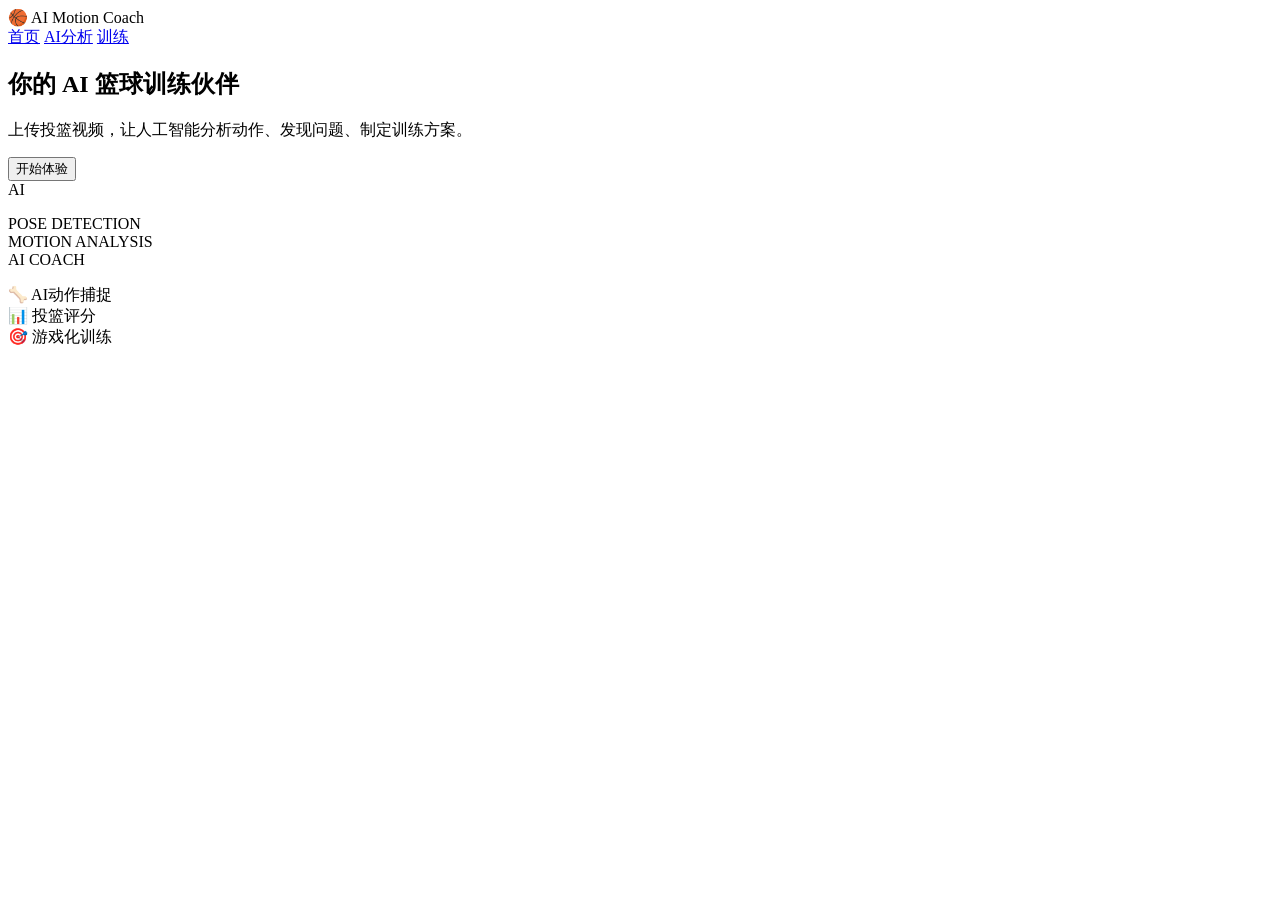
==== index.html @ 8bcbe2b1 "Add files via upload" ====
<!DOCTYPE html>
<html lang="zh-CN">
<head>
<meta charset="UTF-8">
<meta name="viewport" content="width=device-width, initial-scale=1.0">
<title>AI Motion Coach</title>
<link rel="stylesheet" href="css/style.css">
</head>
<body>
<header>
<div class="logo">🏀 AI Motion Coach</div>
<nav>
<a href="index.html">首页</a>
<a href="upload.html">AI分析</a>
<a href="training.html">训练</a>
</nav>
</header>

<section class="hero">
<div class="hero-text">
<h1>你的 AI 篮球训练伙伴</h1>
<p>上传投篮视频，让人工智能分析动作、发现问题、制定训练方案。</p>
<a href="upload.html"><button>开始体验</button></a>
</div>
<div class="ai-card">
<div class="circle">AI</div>
<p>POSE DETECTION<br>MOTION ANALYSIS<br>AI COACH</p>
</div>
</section>

<section class="cards">
<div>🦴 AI动作捕捉</div>
<div>📊 投篮评分</div>
<div>🎯 游戏化训练</div>
</section>
</body>
</html>
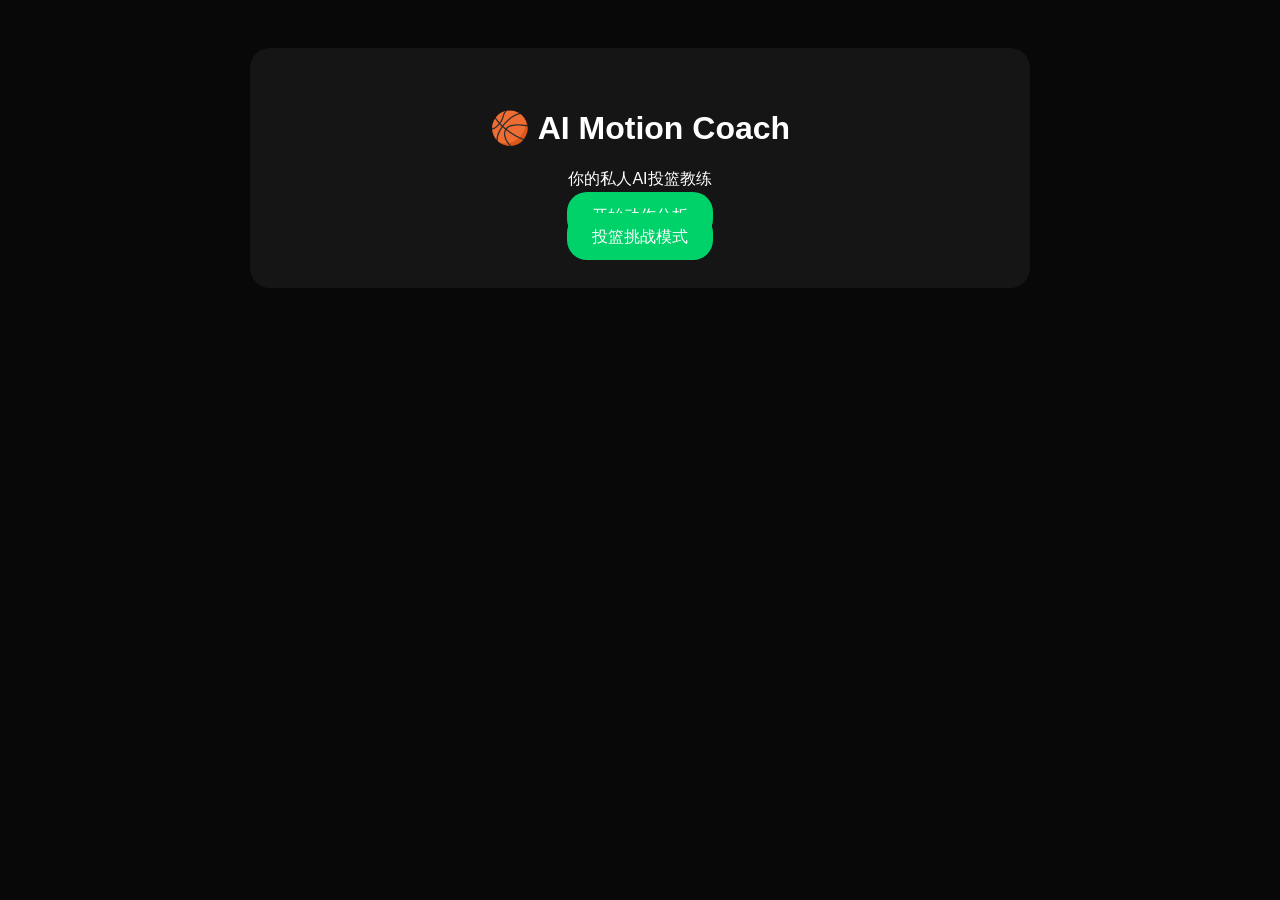
==== commit fc2f59ac: "Add files via upload" ====
--- a/index.html
+++ b/index.html
@@ -1,37 +1 @@
-<!DOCTYPE html>
-<html lang="zh-CN">
-<head>
-<meta charset="UTF-8">
-<meta name="viewport" content="width=device-width, initial-scale=1.0">
-<title>AI Motion Coach</title>
-<link rel="stylesheet" href="css/style.css">
-</head>
-<body>
-<header>
-<div class="logo">🏀 AI Motion Coach</div>
-<nav>
-<a href="index.html">首页</a>
-<a href="upload.html">AI分析</a>
-<a href="training.html">训练</a>
-</nav>
-</header>
-
-<section class="hero">
-<div class="hero-text">
-<h1>你的 AI 篮球训练伙伴</h1>
-<p>上传投篮视频，让人工智能分析动作、发现问题、制定训练方案。</p>
-<a href="upload.html"><button>开始体验</button></a>
-</div>
-<div class="ai-card">
-<div class="circle">AI</div>
-<p>POSE DETECTION<br>MOTION ANALYSIS<br>AI COACH</p>
-</div>
-</section>
-
-<section class="cards">
-<div>🦴 AI动作捕捉</div>
-<div>📊 投篮评分</div>
-<div>🎯 游戏化训练</div>
-</section>
-</body>
-</html>+<html><head><title>AI Motion Coach</title><link rel='stylesheet' href='style.css'></head><body><div class='card'><h1>🏀 AI Motion Coach</h1><p>你的私人AI投篮教练</p><a href='upload.html'>开始动作分析</a><br><a href='game.html'>投篮挑战模式</a></div></body></html>
--- a/style.css
+++ b/style.css
@@ -0,0 +1 @@
+body{background:#080808;color:white;font-family:Arial;text-align:center;padding:40px}.card{max-width:700px;margin:auto;background:#151515;padding:40px;border-radius:20px}a,button{padding:15px 25px;background:#00d26a;color:white;border-radius:20px;border:0;text-decoration:none}.meter{height:30px;background:linear-gradient(90deg,#00d26a 70%,#333 70%);border-radius:20px}
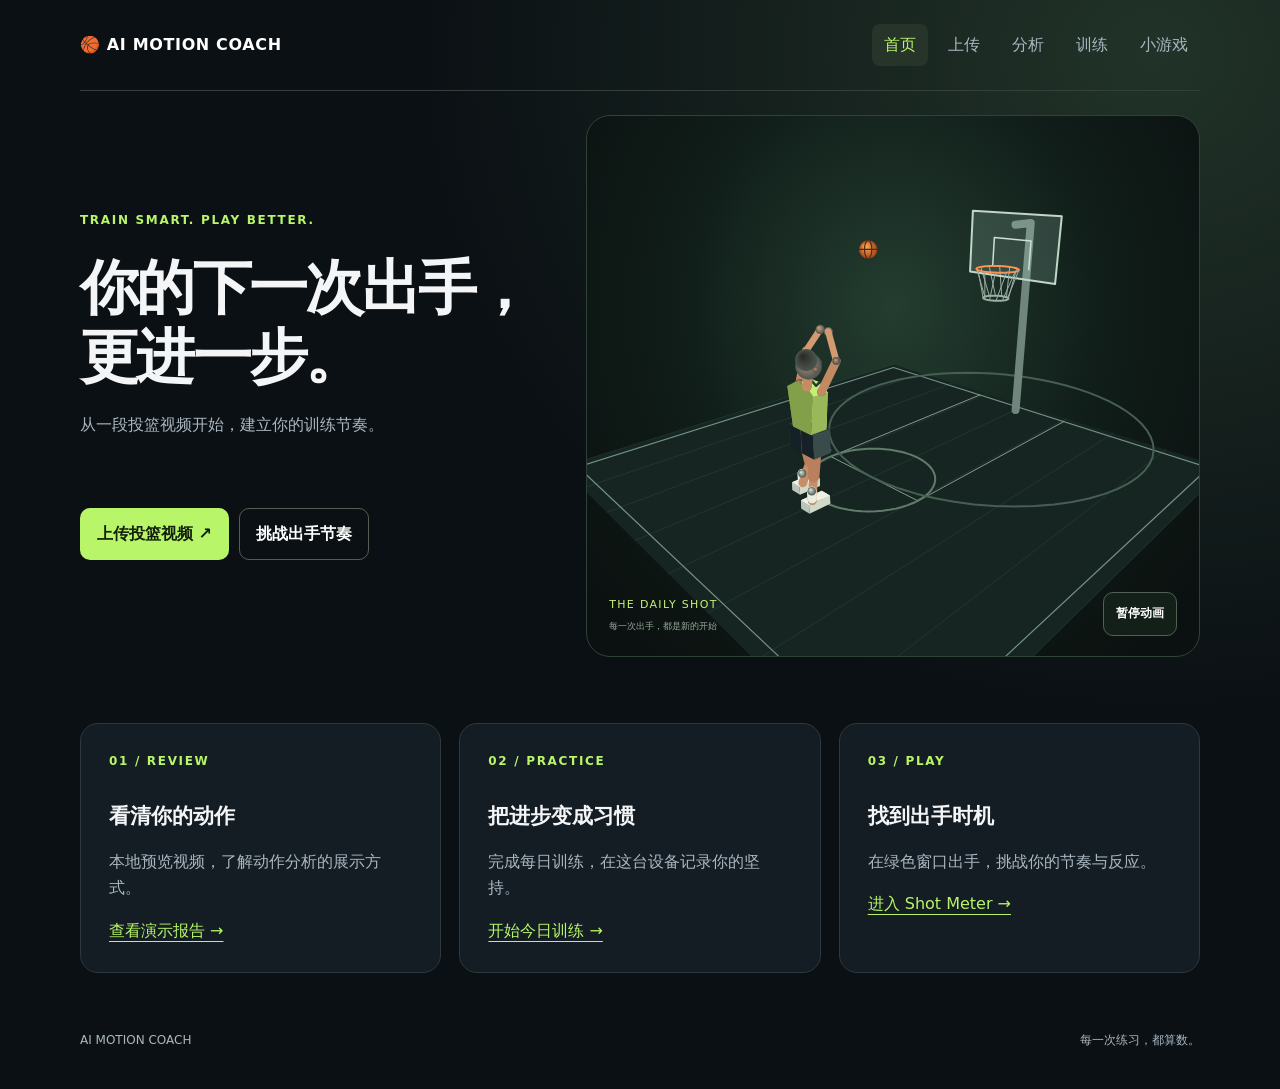
==== commit 47c84405: "Add files via upload" ====
--- a/index.html
+++ b/index.html
@@ -1 +1,2 @@
-<html><head><title>AI Motion Coach</title><link rel='stylesheet' href='style.css'></head><body><div class='card'><h1>🏀 AI Motion Coach</h1><p>你的私人AI投篮教练</p><a href='upload.html'>开始动作分析</a><br><a href='game.html'>投篮挑战模式</a></div></body></html>+<!doctype html>
+<html lang="zh-CN"><head><meta charset="utf-8"><meta name="viewport" content="width=device-width, initial-scale=1"><meta name="theme-color" content="#0b1014"><title>首页 · AI Motion Coach</title><link rel="stylesheet" href="./style.css?v=20260914-3"><script src="./app.js?v=20260914-3" defer></script><script src="./court.js?v=20260914-3" defer></script></head><body data-page="index"><a class="skip" href="#main">跳转至内容</a><header><a class="brand" href="index.html">🏀 AI MOTION COACH</a><nav aria-label="主导航"><a href="index.html" aria-current="page">首页</a><a href="upload.html">上传</a><a href="analysis.html">分析</a><a href="training.html">训练</a><a href="game.html">小游戏</a></nav></header><main id="main"><section class="court-hero"><div class="court-copy"><div class="hero"><span class="eyebrow">TRAIN SMART. PLAY BETTER.</span><h1>你的下一次出手，<br>更进一步。</h1><p>从一段投篮视频开始，建立你的训练节奏。</p></div><div class="actions"><a class="button" href="upload.html">上传投篮视频 ↗</a><a class="button secondary" href="game.html">挑战出手节奏</a></div></div><div class="court-scene"><canvas id="court" role="img" aria-label="立体篮球场：人物循环投篮，镜头缓慢环绕篮筐。">篮球场动画。请使用下方入口开始训练。</canvas><div class="court-caption"><span>THE DAILY SHOT <small>每一次出手，都是新的开始</small></span><button id="motion-toggle" class="secondary" type="button" aria-pressed="false">暂停动画</button></div></div></section><div class="grid"><article><span class="number">01 / REVIEW</span><h2>看清你的动作</h2><p>本地预览视频，了解动作分析的展示方式。</p><a href="analysis.html">查看演示报告 →</a></article><article><span class="number">02 / PRACTICE</span><h2>把进步变成习惯</h2><p>完成每日训练，在这台设备记录你的坚持。</p><a href="training.html">开始今日训练 →</a></article><article><span class="number">03 / PLAY</span><h2>找到出手时机</h2><p>在绿色窗口出手，挑战你的节奏与反应。</p><a href="game.html">进入 Shot Meter →</a></article></div></main><footer>AI MOTION COACH <span>每一次练习，都算数。</span></footer></body></html>
--- a/style.css
+++ b/style.css
@@ -1 +1,2 @@
-body{background:#080808;color:white;font-family:Arial;text-align:center;padding:40px}.card{max-width:700px;margin:auto;background:#151515;padding:40px;border-radius:20px}a,button{padding:15px 25px;background:#00d26a;color:white;border-radius:20px;border:0;text-decoration:none}.meter{height:30px;background:linear-gradient(90deg,#00d26a 70%,#333 70%);border-radius:20px}+:root{color-scheme:dark;--bg:#0b1014;--panel:#141d24;--muted:#a9b7c1;--accent:#b8f568}*{box-sizing:border-box}body{margin:0;background:radial-gradient(ellipse at 90% 5%,#213328 0,transparent 45%),var(--bg);color:#f3f5f7;font:16px/1.65 system-ui,-apple-system,"PingFang SC","Microsoft YaHei",sans-serif;min-height:100vh}a{color:var(--accent);text-underline-offset:5px}header,main,footer{width:min(1120px,calc(100% - 48px));margin:auto}header{display:flex;justify-content:space-between;align-items:center;gap:24px;padding:24px 0;border-bottom:1px solid #344039}.brand{font-weight:850;letter-spacing:.04em;color:#fff;text-decoration:none}nav{display:flex;gap:8px;flex-wrap:wrap}nav a{color:var(--muted);padding:8px 12px;text-decoration:none;border-radius:8px}nav a[aria-current]{color:var(--accent);background:#26342a}.hero{padding:64px 0 30px}.eyebrow,.number{color:var(--accent);font-size:12px;font-weight:750;letter-spacing:.14em}h1{font-size:clamp(34px,6vw,68px);line-height:1.18;letter-spacing:-.045em;margin:20px 0}h2{font-size:21px;line-height:1.4}p{color:var(--muted)}.hero>p{max-width:660px}.actions{display:flex;flex-wrap:wrap;gap:12px;margin:24px 0 36px}.button,button{display:inline-flex;justify-content:center;align-items:center;min-height:48px;padding:12px 22px;border:1px solid transparent;border-radius:10px;background:var(--accent);color:#12200b;font:inherit;font-weight:700;text-decoration:none;cursor:pointer}.secondary{background:transparent;color:#fff;border-color:#516052}.grid{display:grid;grid-template-columns:repeat(auto-fit,minmax(min(100%,270px),1fr));gap:18px}article{background:var(--panel);border:1px solid #2c393f;border-radius:18px;padding:28px;margin-bottom:20px;min-width:0}article .number{display:block;margin-bottom:30px}.score{font-size:72px;line-height:1.2;color:var(--accent);margin:20px 0}.score span{font-size:20px;color:var(--muted)}input[type=file]{display:block;width:100%;margin:20px 0;padding:16px;border:1px dashed #5c7061;border-radius:10px}input::file-selector-button{padding:10px;margin-right:12px}video{width:100%;max-height:480px;background:#000;border-radius:12px}.muted{font-size:14px}.check{display:flex;gap:12px;align-items:center;min-height:48px;margin:8px 0}.check input{width:20px;height:20px;accent-color:var(--accent)}button:disabled{opacity:.45;cursor:default}.scoreboard{display:flex;justify-content:space-between;gap:15px;flex-wrap:wrap}.meter{position:relative;height:48px;background:#34404a;margin:40px 0;border-radius:8px;overflow:hidden}.target{position:absolute;left:70%;width:14%;height:100%;background:var(--accent)}#needle{position:absolute;left:0;width:4px;height:100%;background:#fff;box-shadow:0 0 12px #fff}footer{padding:38px 0;display:flex;justify-content:space-between;gap:20px;font-size:12px;color:var(--muted)}:focus-visible{outline:3px solid #fff;outline-offset:4px}.skip{position:absolute;top:-80px}.skip:focus{top:4px;background:#000;padding:10px;z-index:10}[hidden]{display:none!important}@media(max-width:640px){header,main,footer{width:calc(100% - 32px)}header{align-items:flex-start;flex-direction:column;gap:14px}nav{gap:2px}nav a{padding:9px 10px;font-size:14px}.hero{padding-top:36px}article{padding:22px}.actions .button{flex:1 1 180px}footer{flex-direction:column;gap:4px}}
+.court-hero{position:relative;display:grid;grid-template-columns: .9fr 1.1fr;align-items:center;gap:4px;min-height:590px;margin-bottom:30px}.court-copy{position:relative;z-index:1}.court-copy h1{font-size:clamp(36px,4.6vw,60px)}.court-copy .hero{padding-top:30px}.court-copy .actions{gap:10px}.court-copy .button{padding:12px 16px}.court-scene{position:relative;min-width:0;border:1px solid #304237;border-radius:24px;background:radial-gradient(ellipse at 50% 35%,#243d30 0,#101d19 50%,#0b1110 90%);overflow:hidden}.court-scene canvas{display:block;width:100%;height:540px}.court-caption{display:flex;justify-content:space-between;align-items:center;gap:12px;position:absolute;bottom:20px;left:22px;right:22px;font-size:11px;letter-spacing:.12em;color:#c7f276}.court-caption small{display:block;color:#97aa9c;letter-spacing:0;margin-top:4px}.court-caption button{min-height:44px;padding:8px 12px;font-size:12px;letter-spacing:0;background:#122019}.court-hero+.grid{padding-top:12px}@media(max-width:800px){.court-hero{grid-template-columns:1fr;gap:0;margin-top:6px}.court-copy .hero{padding:26px 0 8px}.court-copy .hero h1{font-size:44px}.court-copy .actions{margin:16px 0 24px}.court-scene canvas{height:400px}.court-scene{margin-bottom:8px}}@media(max-width:380px){.court-copy .hero h1{font-size:38px}.court-scene canvas{height:360px}.court-caption{left:14px;right:14px}}
